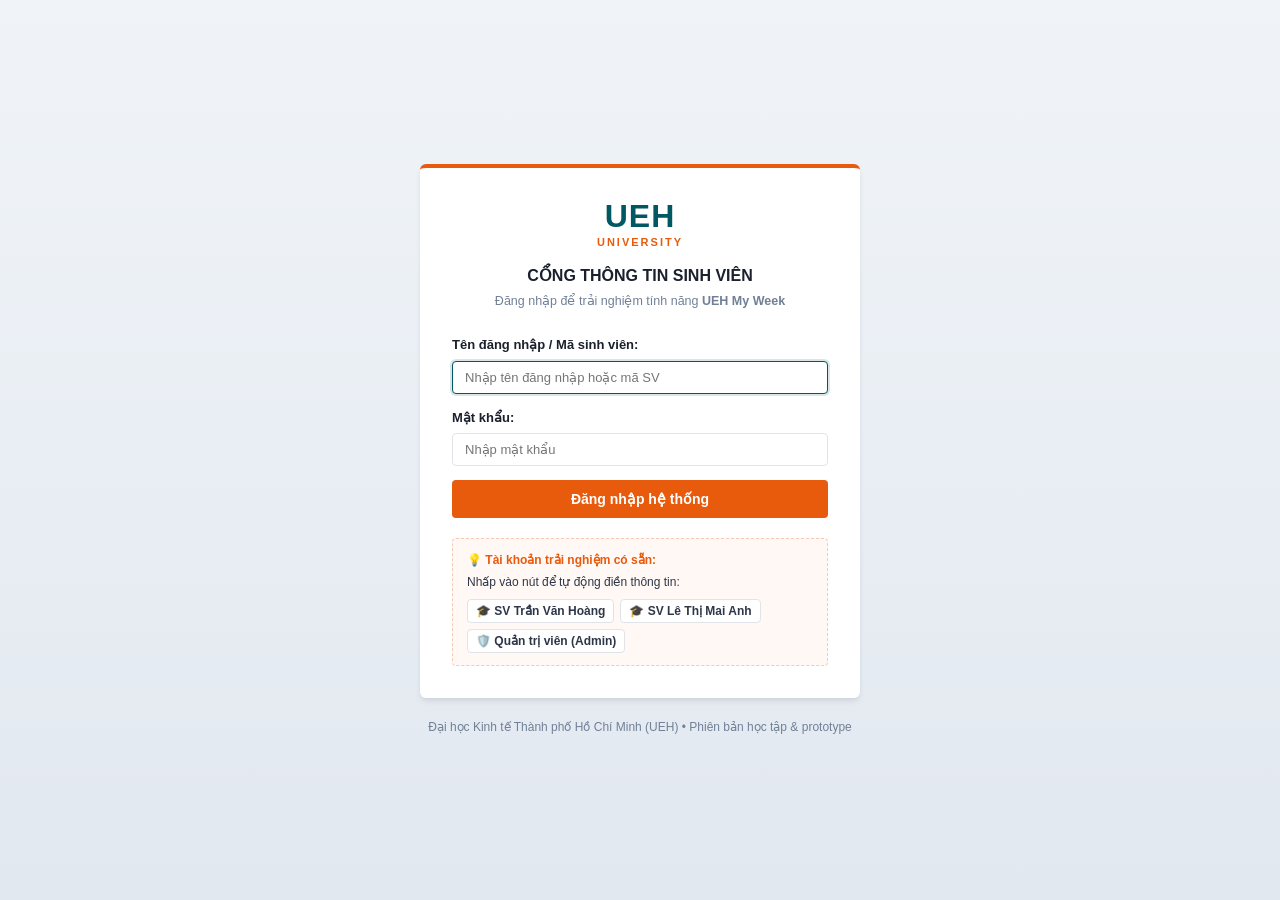
==== src/UEHStudent.Api/wwwroot/login.html @ 1f5b3be2 "new file:   .gitignore new file:   README.md new file:   UEHStudent.sln" ====
<!DOCTYPE html>
<html lang="vi">
<head>
    <meta charset="UTF-8">
    <meta name="viewport" content="width=device-width, initial-scale=1.0">
    <title>Đăng nhập — Cổng thông tin UEH Student & My Week</title>
    <link rel="stylesheet" href="css/styles.css">
    <style>
        .login-page-wrapper {
            min-height: 100vh;
            display: flex;
            flex-direction: column;
            justify-content: center;
            align-items: center;
            padding: 20px;
            background: linear-gradient(180deg, #f0f4f8 0%, #e2e8f0 100%);
        }
        .login-card {
            background: var(--ueh-white);
            border-radius: var(--radius-md);
            box-shadow: var(--shadow-md);
            border-top: 4px solid var(--ueh-orange);
            width: 100%;
            max-width: 440px;
            padding: 32px;
        }
        .demo-box {
            background: #fff8f5;
            border: 1px dashed var(--ueh-orange-border);
            border-radius: var(--radius-sm);
            padding: 12px 14px;
            margin-top: 20px;
            font-size: 12px;
        }
        .demo-btn-group {
            display: flex;
            gap: 6px;
            margin-top: 8px;
            flex-wrap: wrap;
        }
    </style>
</head>
<body>
    <div class="login-page-wrapper">
        <div class="login-card">
            <!-- Header with UEH logo style -->
            <div style="text-align: center; margin-bottom: 24px;">
                <div style="font-size: 32px; font-weight: 900; color: var(--ueh-teal); letter-spacing: 1px; line-height: 1;">UEH</div>
                <div style="font-size: 11px; font-weight: 700; color: var(--ueh-orange); letter-spacing: 2px; text-transform: uppercase; margin-top: 2px;">UNIVERSITY</div>
                <h1 style="font-size: 16px; font-weight: 700; color: var(--ueh-text-dark); margin-top: 14px;">
                    CỔNG THÔNG TIN SINH VIÊN
                </h1>
                <p style="font-size: 12.5px; color: var(--ueh-text-muted); margin-top: 4px;">
                    Đăng nhập để trải nghiệm tính năng <strong>UEH My Week</strong>
                </p>
            </div>

            <!-- Login Form -->
            <form id="login-form">
                <div class="form-group">
                    <label class="form-label" for="username">Tên đăng nhập / Mã sinh viên:</label>
                    <input type="text" id="username" class="form-control" placeholder="Nhập tên đăng nhập hoặc mã SV" required autofocus>
                </div>

                <div class="form-group">
                    <label class="form-label" for="password">Mật khẩu:</label>
                    <input type="password" id="password" class="form-control" placeholder="Nhập mật khẩu" required>
                </div>

                <div id="error-message" style="display: none; color: var(--ueh-red); font-size: 12.5px; margin-bottom: 12px; padding: 6px 10px; background: var(--ueh-red-bg); border-radius: var(--radius-sm);"></div>

                <button type="submit" id="btn-submit" class="btn btn-orange" style="width: 100%; padding: 10px; font-size: 14px;">
                    Đăng nhập hệ thống
                </button>
            </form>

            <!-- Demo Accounts helper -->
            <div class="demo-box">
                <div style="font-weight: 700; color: var(--ueh-orange); margin-bottom: 4px;">
                    💡 Tài khoản trải nghiệm có sẵn:
                </div>
                <div>Nhấp vào nút để tự động điền thông tin:</div>
                <div class="demo-btn-group">
                    <button type="button" class="btn btn-outline btn-sm" onclick="fillAccount('tranvanhoang', 'Student@123')">
                        🎓 SV Trần Văn Hoàng
                    </button>
                    <button type="button" class="btn btn-outline btn-sm" onclick="fillAccount('lethimaianh', 'Student@123')">
                        🎓 SV Lê Thị Mai Anh
                    </button>
                    <button type="button" class="btn btn-outline btn-sm" onclick="fillAccount('admin', 'Admin@123')">
                        🛡️ Quản trị viên (Admin)
                    </button>
                </div>
            </div>
        </div>

        <div style="text-align: center; margin-top: 20px; font-size: 12px; color: var(--ueh-text-muted);">
            Đại học Kinh tế Thành phố Hồ Chí Minh (UEH) • Phiên bản học tập & prototype
        </div>
    </div>

    <script src="js/api-client.js"></script>
    <script>
        function fillAccount(username, password) {
            document.getElementById('username').value = username;
            document.getElementById('password').value = password;
            document.getElementById('error-message').style.display = 'none';
        }

        document.getElementById('login-form').addEventListener('submit', async (e) => {
            e.preventDefault();
            const u = document.getElementById('username').value.trim();
            const p = document.getElementById('password').value;
            const errorDiv = document.getElementById('error-message');
            const submitBtn = document.getElementById('btn-submit');

            errorDiv.style.display = 'none';
            submitBtn.disabled = true;
            submitBtn.textContent = 'Đang xác thực...';

            try {
                const result = await ApiClient.login(u, p);
                if (result.role === 'Admin') {
                    window.location.href = 'admin.html';
                } else {
                    window.location.href = 'index.html';
                }
            } catch (err) {
                errorDiv.textContent = err.message || 'Tên đăng nhập hoặc mật khẩu không đúng.';
                errorDiv.style.display = 'block';
                submitBtn.disabled = false;
                submitBtn.textContent = 'Đăng nhập hệ thống';
            }
        });

        // If already logged in, redirect
        if (ApiClient.isAuthenticated()) {
            const user = ApiClient.getUser();
            if (user && user.role === 'Admin') {
                window.location.href = 'admin.html';
            } else {
                window.location.href = 'index.html';
            }
        }
    </script>
</body>
</html>
---- src/UEHStudent.Api/wwwroot/css/styles.css ----
/* ========================================================
   UEH Student & My Week Portal Stylesheet
   Designed based on UEH Student reference identity
   Primary: White, Dark Teal (#005863), UEH Orange (#E85A0C)
   ======================================================== */

:root {
    --ueh-teal: #005863;
    --ueh-teal-dark: #00454e;
    --ueh-teal-light: #0d707c;
    --ueh-orange: #e85a0c;
    --ueh-orange-light: #fef4ee;
    --ueh-orange-border: #f8c9b2;
    --ueh-gray-bg: #f4f6f8;
    --ueh-border: #e0e4e8;
    --ueh-border-light: #eef1f4;
    --ueh-text: #2d3748;
    --ueh-text-muted: #718096;
    --ueh-text-dark: #1a202c;
    --ueh-white: #ffffff;
    --ueh-blue: #0284c7;
    --ueh-blue-bg: #e0f2fe;
    --ueh-green: #16a34a;
    --ueh-green-bg: #dcfce7;
    --ueh-red: #dc2626;
    --ueh-red-bg: #fee2e2;
    --ueh-purple: #7c3aed;
    --ueh-purple-bg: #f3e8ff;
    --font-stack: -apple-system, BlinkMacSystemFont, "Segoe UI", Roboto, "Helvetica Neue", Arial, sans-serif;
    --shadow-sm: 0 1px 2px 0 rgba(0, 0, 0, 0.05);
    --shadow-md: 0 4px 6px -1px rgba(0, 0, 0, 0.08), 0 2px 4px -1px rgba(0, 0, 0, 0.04);
    --radius-sm: 4px;
    --radius-md: 6px;
    --radius-lg: 8px;
}

* {
    box-sizing: border-box;
    margin: 0;
    padding: 0;
}

body {
    font-family: var(--font-stack);
    background-color: var(--ueh-gray-bg);
    color: var(--ueh-text);
    font-size: 14px;
    line-height: 1.5;
    -webkit-font-smoothing: antialiased;
}

/* Header & Top Bar */
.top-header {
    background: var(--ueh-white);
    border-bottom: 2px solid var(--ueh-orange);
    padding: 8px 24px;
    display: flex;
    justify-content: space-between;
    align-items: center;
}

.logo-container {
    display: flex;
    align-items: center;
    gap: 12px;
}

.logo-text {
    display: flex;
    flex-direction: column;
}

.logo-main {
    font-size: 26px;
    font-weight: 900;
    color: var(--ueh-teal);
    letter-spacing: 1px;
    line-height: 1;
}

.logo-sub {
    font-size: 10px;
    font-weight: 700;
    color: var(--ueh-orange);
    letter-spacing: 2px;
    text-transform: uppercase;
}

.top-nav {
    background: var(--ueh-teal);
    color: var(--ueh-white);
    padding: 0 24px;
    display: flex;
    justify-content: space-between;
    align-items: center;
    min-height: 40px;
}

.nav-links {
    display: flex;
    list-style: none;
    gap: 4px;
}

.nav-item a {
    color: #e2e8f0;
    text-decoration: none;
    padding: 10px 14px;
    display: inline-block;
    font-size: 13px;
    font-weight: 500;
    transition: background-color 0.15s, color 0.15s;
}

.nav-item a:hover {
    background-color: var(--ueh-teal-light);
    color: #ffffff;
}

.nav-item.active a {
    background-color: var(--ueh-teal-dark);
    color: #ffffff;
    font-weight: 700;
    border-bottom: 3px solid var(--ueh-orange);
}

.nav-user {
    display: flex;
    align-items: center;
    gap: 16px;
    font-size: 13px;
}

.user-badge {
    color: #ffffff;
    font-weight: 600;
}

.btn-link-light {
    color: #ffd8bf;
    background: transparent;
    border: none;
    cursor: pointer;
    font-size: 13px;
    text-decoration: underline;
}

.btn-link-light:hover {
    color: #ffffff;
}

/* Layout */
.app-container {
    display: flex;
    max-width: 1440px;
    margin: 16px auto;
    padding: 0 16px;
    gap: 16px;
}

/* Sidebar */
.app-sidebar {
    width: 250px;
    flex-shrink: 0;
}

.sidebar-box {
    background: var(--ueh-white);
    border: 1px solid var(--ueh-border);
    border-radius: var(--radius-sm);
    margin-bottom: 16px;
    overflow: hidden;
}

.sidebar-box-header {
    background: #fff8f5;
    border-bottom: 1px solid var(--ueh-orange-border);
    padding: 10px 14px;
    font-size: 13px;
    font-weight: 700;
    color: var(--ueh-orange);
    display: flex;
    align-items: center;
    gap: 8px;
}

.sidebar-menu {
    list-style: none;
}

.sidebar-menu-item {
    border-bottom: 1px solid var(--ueh-border-light);
}

.sidebar-menu-item:last-child {
    border-bottom: none;
}

.sidebar-menu-item a {
    display: flex;
    align-items: center;
    justify-content: space-between;
    padding: 10px 14px;
    color: var(--ueh-text);
    text-decoration: none;
    font-size: 13px;
    transition: background 0.15s;
}

.sidebar-menu-item a:hover {
    background: #f8fafc;
    color: var(--ueh-teal);
}

.sidebar-menu-item.active a {
    background: #eef8f9;
    color: var(--ueh-teal);
    font-weight: 700;
    border-left: 3px solid var(--ueh-teal);
}

.badge-count {
    background: var(--ueh-red);
    color: var(--ueh-white);
    border-radius: 10px;
    padding: 2px 7px;
    font-size: 11px;
    font-weight: 700;
}

/* Main Content Area */
.app-main {
    flex-grow: 1;
    min-width: 0;
}

.main-content-card {
    background: var(--ueh-white);
    border: 1px solid var(--ueh-border);
    border-radius: var(--radius-sm);
    padding: 20px;
    margin-bottom: 16px;
}

/* Section Header */
.section-title-bar {
    display: flex;
    justify-content: space-between;
    align-items: center;
    padding-bottom: 14px;
    margin-bottom: 16px;
    border-bottom: 2px solid var(--ueh-teal);
}

.section-title-bar h2 {
    font-size: 18px;
    font-weight: 700;
    color: var(--ueh-teal);
    display: flex;
    align-items: center;
    gap: 8px;
}

/* Week Selector Bar */
.week-selector-bar {
    background: #f8fafc;
    border: 1px solid var(--ueh-border);
    border-radius: var(--radius-sm);
    padding: 12px 16px;
    display: flex;
    flex-wrap: wrap;
    justify-content: space-between;
    align-items: center;
    gap: 12px;
    margin-bottom: 18px;
}

.week-selector-controls {
    display: flex;
    align-items: center;
    gap: 8px;
}

.week-display-badge {
    font-size: 14px;
    font-weight: 700;
    color: var(--ueh-teal);
    background: #eef8f9;
    padding: 6px 14px;
    border-radius: var(--radius-sm);
    border: 1px solid #bce1e5;
}

/* Summary Ribbon */
.summary-ribbon {
    display: grid;
    grid-template-columns: repeat(auto-fit, minmax(180px, 1fr));
    gap: 12px;
    margin-bottom: 20px;
}

.summary-card {
    background: var(--ueh-white);
    border: 1px solid var(--ueh-border);
    border-radius: var(--radius-sm);
    padding: 12px 16px;
    display: flex;
    align-items: center;
    gap: 12px;
    transition: transform 0.15s, box-shadow 0.15s;
}

.summary-card:hover {
    box-shadow: var(--shadow-sm);
}

.summary-icon {
    width: 40px;
    height: 40px;
    border-radius: var(--radius-sm);
    display: flex;
    align-items: center;
    justify-content: center;
    font-size: 20px;
}

.summary-icon.blue { background: var(--ueh-blue-bg); color: var(--ueh-blue); }
.summary-icon.red { background: var(--ueh-red-bg); color: var(--ueh-red); }
.summary-icon.purple { background: var(--ueh-purple-bg); color: var(--ueh-purple); }
.summary-icon.orange { background: var(--ueh-orange-light); color: var(--ueh-orange); }
.summary-icon.teal { background: #eef8f9; color: var(--ueh-teal); }

.summary-info .num {
    font-size: 20px;
    font-weight: 700;
    color: var(--ueh-text-dark);
    line-height: 1.1;
}

.summary-info .label {
    font-size: 12px;
    color: var(--ueh-text-muted);
}

/* Two-column layout in My Week */
.my-week-layout {
    display: grid;
    grid-template-columns: 2fr 1fr;
    gap: 20px;
}

@media (max-width: 1024px) {
    .my-week-layout {
        grid-template-columns: 1fr;
    }
}

/* Days Timeline */
.timeline-container {
    display: flex;
    flex-direction: column;
    gap: 14px;
}

.day-card {
    border: 1px solid var(--ueh-border);
    border-radius: var(--radius-sm);
    background: var(--ueh-white);
    overflow: hidden;
}

.day-card.is-today {
    border-color: var(--ueh-orange);
    border-width: 1.5px;
}

.day-card-header {
    background: #f8fafc;
    border-bottom: 1px solid var(--ueh-border);
    padding: 8px 14px;
    display: flex;
    justify-content: space-between;
    align-items: center;
    font-size: 13px;
    font-weight: 700;
}

.day-card.is-today .day-card-header {
    background: #fff8f5;
    color: var(--ueh-orange);
}

.day-items-list {
    padding: 10px 14px;
    display: flex;
    flex-direction: column;
    gap: 8px;
}

.timeline-item {
    display: flex;
    align-items: flex-start;
    padding: 10px 12px;
    border-radius: var(--radius-sm);
    border: 1px solid var(--ueh-border-light);
    gap: 12px;
    transition: background 0.15s;
}

.timeline-item:hover {
    background: #f9fbfd;
}

.timeline-item.tag-blue { border-left: 4px solid var(--ueh-blue); }
.timeline-item.tag-red { border-left: 4px solid var(--ueh-red); }
.timeline-item.tag-purple { border-left: 4px solid var(--ueh-purple); }
.timeline-item.tag-orange { border-left: 4px solid var(--ueh-orange); }
.timeline-item.tag-green { border-left: 4px solid var(--ueh-green); }
.timeline-item.tag-teal { border-left: 4px solid var(--ueh-teal); }

.timeline-item-time {
    font-size: 12px;
    font-weight: 700;
    color: var(--ueh-text-muted);
    min-width: 85px;
}

.timeline-item-content {
    flex-grow: 1;
}

.timeline-item-title {
    font-size: 14px;
    font-weight: 600;
    color: var(--ueh-text-dark);
}

.timeline-item-sub {
    font-size: 12px;
    color: var(--ueh-text-muted);
    margin-top: 2px;
}

.badge-tag {
    font-size: 11px;
    padding: 2px 8px;
    border-radius: 10px;
    font-weight: 600;
    white-space: nowrap;
}

.badge-tag.blue { background: var(--ueh-blue-bg); color: var(--ueh-blue); }
.badge-tag.red { background: var(--ueh-red-bg); color: var(--ueh-red); }
.badge-tag.purple { background: var(--ueh-purple-bg); color: var(--ueh-purple); }
.badge-tag.orange { background: var(--ueh-orange-light); color: var(--ueh-orange); }
.badge-tag.green { background: var(--ueh-green-bg); color: var(--ueh-green); }
.badge-tag.teal { background: #eef8f9; color: var(--ueh-teal); }

/* Right Column Panels */
.side-panel {
    border: 1px solid var(--ueh-border);
    border-radius: var(--radius-sm);
    background: var(--ueh-white);
    margin-bottom: 16px;
    overflow: hidden;
}

.side-panel-header {
    background: #f8fafc;
    border-bottom: 1px solid var(--ueh-border);
    padding: 10px 14px;
    font-size: 14px;
    font-weight: 700;
    color: var(--ueh-teal);
    display: flex;
    justify-content: space-between;
    align-items: center;
}

.side-panel-body {
    padding: 12px 14px;
    display: flex;
    flex-direction: column;
    gap: 10px;
    max-height: 480px;
    overflow-y: auto;
}

/* Event Cards */
.event-card {
    border: 1px solid var(--ueh-border-light);
    border-radius: var(--radius-sm);
    padding: 10px 12px;
    display: flex;
    flex-direction: column;
    gap: 6px;
    background: #ffffff;
}

.event-card-title {
    font-size: 13px;
    font-weight: 700;
    color: var(--ueh-text-dark);
}

.event-card-meta {
    font-size: 11px;
    color: var(--ueh-text-muted);
}

/* Notice Cards */
.notice-card {
    border: 1px solid var(--ueh-border-light);
    border-left: 3px solid var(--ueh-orange);
    border-radius: var(--radius-sm);
    padding: 10px 12px;
    background: #ffffff;
}

.notice-card.urgent {
    border-left-color: var(--ueh-red);
    background: #fffafa;
}

.notice-card-title {
    font-size: 13px;
    font-weight: 700;
    color: var(--ueh-text-dark);
    margin-bottom: 4px;
}

.notice-card-date {
    font-size: 11px;
    color: var(--ueh-text-muted);
    display: flex;
    justify-content: space-between;
}

/* Buttons */
.btn {
    display: inline-flex;
    align-items: center;
    justify-content: center;
    gap: 6px;
    padding: 6px 12px;
    font-size: 13px;
    font-weight: 600;
    border-radius: var(--radius-sm);
    border: 1px solid transparent;
    cursor: pointer;
    transition: all 0.15s;
    text-decoration: none;
}

.btn-primary {
    background: var(--ueh-teal);
    color: var(--ueh-white);
}

.btn-primary:hover {
    background: var(--ueh-teal-dark);
}

.btn-orange {
    background: var(--ueh-orange);
    color: var(--ueh-white);
}

.btn-orange:hover {
    background: #c54a07;
}

.btn-outline {
    background: var(--ueh-white);
    border-color: var(--ueh-border);
    color: var(--ueh-text);
}

.btn-outline:hover {
    background: #f1f5f9;
}

.btn-outline-danger {
    background: var(--ueh-white);
    border-color: var(--ueh-red);
    color: var(--ueh-red);
}

.btn-outline-danger:hover {
    background: var(--ueh-red-bg);
}

.btn-sm {
    padding: 4px 8px;
    font-size: 12px;
}

/* Data Tables (Timetable, Exams, Announcements) */
.table-responsive {
    overflow-x: auto;
    margin-top: 12px;
}

.ueh-table {
    width: 100%;
    border-collapse: collapse;
    font-size: 13px;
    border: 1px solid var(--ueh-border);
}

.ueh-table th {
    background: var(--ueh-teal);
    color: var(--ueh-white);
    padding: 8px 10px;
    text-align: left;
    font-weight: 600;
    border: 1px solid #0d707c;
    white-space: nowrap;
}

.ueh-table td {
    padding: 8px 10px;
    border: 1px solid var(--ueh-border);
    vertical-align: middle;
}

.ueh-table tbody tr:nth-child(even) {
    background: #f9fbfd;
}

.ueh-table tbody tr:hover {
    background: #f1f5f9;
}

/* Timetable Matrix Grid (13 Periods x 7 Days) */
.timetable-grid {
    width: 100%;
    border-collapse: collapse;
    font-size: 12px;
}

.timetable-grid th {
    background: var(--ueh-teal);
    color: var(--ueh-white);
    padding: 8px 6px;
    text-align: center;
    border: 1px solid #0d707c;
    font-weight: 600;
}

.timetable-grid th.period-col {
    width: 50px;
}

.timetable-grid td {
    border: 1px solid var(--ueh-border);
    padding: 4px;
    height: 48px;
    vertical-align: top;
}

.timetable-grid td.period-label {
    text-align: center;
    font-weight: 700;
    background: #f8fafc;
    color: var(--ueh-text-muted);
}

.class-block {
    background: #eef8f9;
    border: 1.5px solid var(--ueh-teal);
    border-radius: var(--radius-sm);
    padding: 6px;
    font-size: 11px;
    display: flex;
    flex-direction: column;
    gap: 2px;
}

.class-block-title {
    font-weight: 700;
    color: var(--ueh-teal-dark);
}

.class-block-code {
    color: var(--ueh-orange);
    font-weight: 700;
}

.class-block-details {
    color: var(--ueh-text);
    font-size: 10.5px;
}

/* Form Controls */
.form-group {
    margin-bottom: 14px;
}

.form-label {
    display: block;
    margin-bottom: 6px;
    font-size: 13px;
    font-weight: 600;
    color: var(--ueh-text-dark);
}

.form-control {
    width: 100%;
    padding: 8px 12px;
    border: 1px solid var(--ueh-border);
    border-radius: var(--radius-sm);
    font-size: 13px;
    font-family: inherit;
    transition: border-color 0.15s;
}

.form-control:focus {
    outline: none;
    border-color: var(--ueh-teal);
    box-shadow: 0 0 0 2px rgba(0, 88, 99, 0.15);
}

/* Modal Dialog */
.modal-overlay {
    position: fixed;
    top: 0;
    left: 0;
    right: 0;
    bottom: 0;
    background: rgba(0, 0, 0, 0.5);
    display: flex;
    align-items: center;
    justify-content: center;
    z-index: 1000;
    opacity: 0;
    visibility: hidden;
    transition: opacity 0.2s, visibility 0.2s;
}

.modal-overlay.active {
    opacity: 1;
    visibility: visible;
}

.modal-card {
    background: var(--ueh-white);
    border-radius: var(--radius-md);
    width: 90%;
    max-width: 520px;
    overflow: hidden;
    box-shadow: var(--shadow-md);
}

.modal-header {
    background: #f8fafc;
    border-bottom: 1px solid var(--ueh-border);
    padding: 14px 18px;
    display: flex;
    justify-content: space-between;
    align-items: center;
    font-weight: 700;
    color: var(--ueh-teal);
}

.modal-body {
    padding: 18px;
    max-height: 70vh;
    overflow-y: auto;
}

.modal-footer {
    background: #f8fafc;
    border-top: 1px solid var(--ueh-border);
    padding: 12px 18px;
    display: flex;
    justify-content: flex-end;
    gap: 8px;
}

/* Toast Notifications */
.toast-container {
    position: fixed;
    bottom: 20px;
    right: 20px;
    z-index: 2000;
    display: flex;
    flex-direction: column;
    gap: 8px;
}

.toast {
    padding: 12px 16px;
    border-radius: var(--radius-sm);
    color: var(--ueh-white);
    font-size: 13px;
    font-weight: 500;
    box-shadow: var(--shadow-md);
    display: flex;
    align-items: center;
    gap: 10px;
    min-width: 280px;
    animation: slideIn 0.25s ease-out;
}

.toast.success { background: var(--ueh-green); }
.toast.error { background: var(--ueh-red); }
.toast.info { background: var(--ueh-teal); }

@keyframes slideIn {
    from { transform: translateX(100%); opacity: 0; }
    to { transform: translateX(0); opacity: 1; }
}

/* Empty State */
.empty-state {
    text-align: center;
    padding: 32px 16px;
    color: var(--ueh-text-muted);
}

.empty-state-icon {
    font-size: 36px;
    margin-bottom: 8px;
}

/* Loading Spinner */
.spinner {
    display: inline-block;
    width: 20px;
    height: 20px;
    border: 2px solid rgba(0, 88, 99, 0.2);
    border-radius: 50%;
    border-top-color: var(--ueh-teal);
    animation: spin 0.8s linear infinite;
}

@keyframes spin {
    to { transform: rotate(360deg); }
}
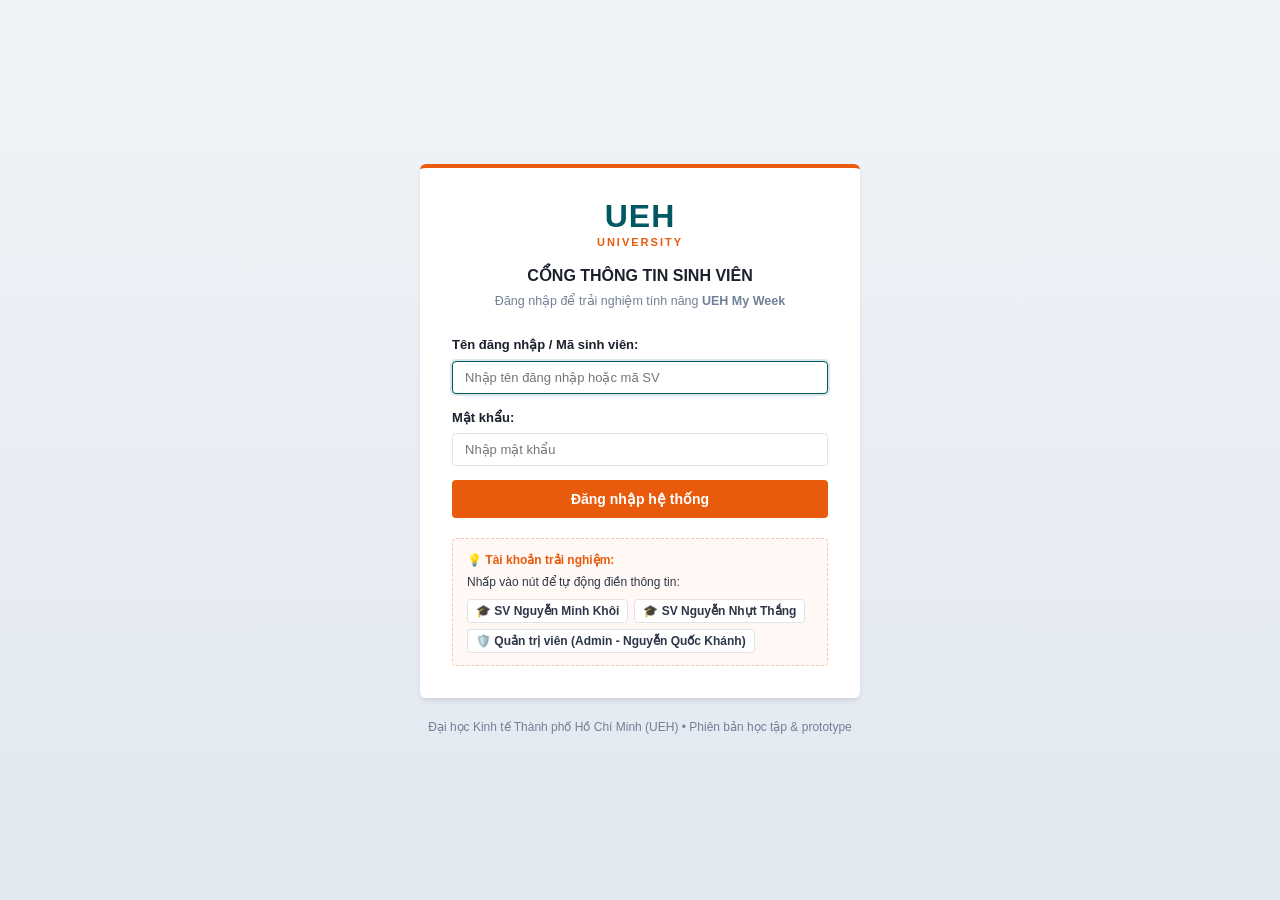
==== commit c1139f13: "feat: complete UEH My Week prototype, update demo accounts, and add instructor test guide" ====
--- a/src/UEHStudent.Api/wwwroot/login.html
+++ b/src/UEHStudent.Api/wwwroot/login.html
@@ -1,147 +1,241 @@
-<!DOCTYPE html>
+<!doctype html>
 <html lang="vi">
-<head>
-    <meta charset="UTF-8">
-    <meta name="viewport" content="width=device-width, initial-scale=1.0">
+  <head>
+    <meta charset="UTF-8" />
+    <meta name="viewport" content="width=device-width, initial-scale=1.0" />
     <title>Đăng nhập — Cổng thông tin UEH Student & My Week</title>
-    <link rel="stylesheet" href="css/styles.css">
+    <link rel="stylesheet" href="css/styles.css" />
     <style>
-        .login-page-wrapper {
-            min-height: 100vh;
-            display: flex;
-            flex-direction: column;
-            justify-content: center;
-            align-items: center;
-            padding: 20px;
-            background: linear-gradient(180deg, #f0f4f8 0%, #e2e8f0 100%);
-        }
-        .login-card {
-            background: var(--ueh-white);
-            border-radius: var(--radius-md);
-            box-shadow: var(--shadow-md);
-            border-top: 4px solid var(--ueh-orange);
-            width: 100%;
-            max-width: 440px;
-            padding: 32px;
-        }
-        .demo-box {
-            background: #fff8f5;
-            border: 1px dashed var(--ueh-orange-border);
-            border-radius: var(--radius-sm);
-            padding: 12px 14px;
-            margin-top: 20px;
-            font-size: 12px;
-        }
-        .demo-btn-group {
-            display: flex;
-            gap: 6px;
-            margin-top: 8px;
-            flex-wrap: wrap;
-        }
+      .login-page-wrapper {
+        min-height: 100vh;
+        display: flex;
+        flex-direction: column;
+        justify-content: center;
+        align-items: center;
+        padding: 20px;
+        background: linear-gradient(180deg, #f0f4f8 0%, #e2e8f0 100%);
+      }
+      .login-card {
+        background: var(--ueh-white);
+        border-radius: var(--radius-md);
+        box-shadow: var(--shadow-md);
+        border-top: 4px solid var(--ueh-orange);
+        width: 100%;
+        max-width: 440px;
+        padding: 32px;
+      }
+      .demo-box {
+        background: #fff8f5;
+        border: 1px dashed var(--ueh-orange-border);
+        border-radius: var(--radius-sm);
+        padding: 12px 14px;
+        margin-top: 20px;
+        font-size: 12px;
+      }
+      .demo-btn-group {
+        display: flex;
+        gap: 6px;
+        margin-top: 8px;
+        flex-wrap: wrap;
+      }
     </style>
-</head>
-<body>
+  </head>
+  <body>
     <div class="login-page-wrapper">
-        <div class="login-card">
-            <!-- Header with UEH logo style -->
-            <div style="text-align: center; margin-bottom: 24px;">
-                <div style="font-size: 32px; font-weight: 900; color: var(--ueh-teal); letter-spacing: 1px; line-height: 1;">UEH</div>
-                <div style="font-size: 11px; font-weight: 700; color: var(--ueh-orange); letter-spacing: 2px; text-transform: uppercase; margin-top: 2px;">UNIVERSITY</div>
-                <h1 style="font-size: 16px; font-weight: 700; color: var(--ueh-text-dark); margin-top: 14px;">
-                    CỔNG THÔNG TIN SINH VIÊN
-                </h1>
-                <p style="font-size: 12.5px; color: var(--ueh-text-muted); margin-top: 4px;">
-                    Đăng nhập để trải nghiệm tính năng <strong>UEH My Week</strong>
-                </p>
-            </div>
-
-            <!-- Login Form -->
-            <form id="login-form">
-                <div class="form-group">
-                    <label class="form-label" for="username">Tên đăng nhập / Mã sinh viên:</label>
-                    <input type="text" id="username" class="form-control" placeholder="Nhập tên đăng nhập hoặc mã SV" required autofocus>
-                </div>
-
-                <div class="form-group">
-                    <label class="form-label" for="password">Mật khẩu:</label>
-                    <input type="password" id="password" class="form-control" placeholder="Nhập mật khẩu" required>
-                </div>
-
-                <div id="error-message" style="display: none; color: var(--ueh-red); font-size: 12.5px; margin-bottom: 12px; padding: 6px 10px; background: var(--ueh-red-bg); border-radius: var(--radius-sm);"></div>
-
-                <button type="submit" id="btn-submit" class="btn btn-orange" style="width: 100%; padding: 10px; font-size: 14px;">
-                    Đăng nhập hệ thống
-                </button>
-            </form>
-
-            <!-- Demo Accounts helper -->
-            <div class="demo-box">
-                <div style="font-weight: 700; color: var(--ueh-orange); margin-bottom: 4px;">
-                    💡 Tài khoản trải nghiệm có sẵn:
-                </div>
-                <div>Nhấp vào nút để tự động điền thông tin:</div>
-                <div class="demo-btn-group">
-                    <button type="button" class="btn btn-outline btn-sm" onclick="fillAccount('tranvanhoang', 'Student@123')">
-                        🎓 SV Trần Văn Hoàng
-                    </button>
-                    <button type="button" class="btn btn-outline btn-sm" onclick="fillAccount('lethimaianh', 'Student@123')">
-                        🎓 SV Lê Thị Mai Anh
-                    </button>
-                    <button type="button" class="btn btn-outline btn-sm" onclick="fillAccount('admin', 'Admin@123')">
-                        🛡️ Quản trị viên (Admin)
-                    </button>
-                </div>
-            </div>
+      <div class="login-card">
+        <!-- Header with UEH logo style -->
+        <div style="text-align: center; margin-bottom: 24px">
+          <div
+            style="
+              font-size: 32px;
+              font-weight: 900;
+              color: var(--ueh-teal);
+              letter-spacing: 1px;
+              line-height: 1;
+            "
+          >
+            UEH
+          </div>
+          <div
+            style="
+              font-size: 11px;
+              font-weight: 700;
+              color: var(--ueh-orange);
+              letter-spacing: 2px;
+              text-transform: uppercase;
+              margin-top: 2px;
+            "
+          >
+            UNIVERSITY
+          </div>
+          <h1
+            style="
+              font-size: 16px;
+              font-weight: 700;
+              color: var(--ueh-text-dark);
+              margin-top: 14px;
+            "
+          >
+            CỔNG THÔNG TIN SINH VIÊN
+          </h1>
+          <p
+            style="
+              font-size: 12.5px;
+              color: var(--ueh-text-muted);
+              margin-top: 4px;
+            "
+          >
+            Đăng nhập để trải nghiệm tính năng <strong>UEH My Week</strong>
+          </p>
         </div>
 
-        <div style="text-align: center; margin-top: 20px; font-size: 12px; color: var(--ueh-text-muted);">
-            Đại học Kinh tế Thành phố Hồ Chí Minh (UEH) • Phiên bản học tập & prototype
+        <!-- Login Form -->
+        <form id="login-form">
+          <div class="form-group">
+            <label class="form-label" for="username"
+              >Tên đăng nhập / Mã sinh viên:</label
+            >
+            <input
+              type="text"
+              id="username"
+              class="form-control"
+              placeholder="Nhập tên đăng nhập hoặc mã SV"
+              required
+              autofocus
+            />
+          </div>
+
+          <div class="form-group">
+            <label class="form-label" for="password">Mật khẩu:</label>
+            <input
+              type="password"
+              id="password"
+              class="form-control"
+              placeholder="Nhập mật khẩu"
+              required
+            />
+          </div>
+
+          <div
+            id="error-message"
+            style="
+              display: none;
+              color: var(--ueh-red);
+              font-size: 12.5px;
+              margin-bottom: 12px;
+              padding: 6px 10px;
+              background: var(--ueh-red-bg);
+              border-radius: var(--radius-sm);
+            "
+          ></div>
+
+          <button
+            type="submit"
+            id="btn-submit"
+            class="btn btn-orange"
+            style="width: 100%; padding: 10px; font-size: 14px"
+          >
+            Đăng nhập hệ thống
+          </button>
+        </form>
+
+        <!-- Demo Accounts helper -->
+        <div class="demo-box">
+          <div
+            style="
+              font-weight: 700;
+              color: var(--ueh-orange);
+              margin-bottom: 4px;
+            "
+          >
+            💡 Tài khoản trải nghiệm:
+          </div>
+          <div>Nhấp vào nút để tự động điền thông tin:</div>
+          <div class="demo-btn-group">
+            <button
+              type="button"
+              class="btn btn-outline btn-sm"
+              onclick="fillAccount('nguyenminhkhoi', 'Student1')"
+            >
+              🎓 SV Nguyễn Minh Khôi
+            </button>
+            <button
+              type="button"
+              class="btn btn-outline btn-sm"
+              onclick="fillAccount('nguyennhatthang', 'Student2')"
+            >
+              🎓 SV Nguyễn Nhựt Thắng
+            </button>
+            <button
+              type="button"
+              class="btn btn-outline btn-sm"
+              onclick="fillAccount('admin', 'Admin@123')"
+            >
+              🛡️ Quản trị viên (Admin - Nguyễn Quốc Khánh)
+            </button>
+          </div>
         </div>
+      </div>
+
+      <div
+        style="
+          text-align: center;
+          margin-top: 20px;
+          font-size: 12px;
+          color: var(--ueh-text-muted);
+        "
+      >
+        Đại học Kinh tế Thành phố Hồ Chí Minh (UEH) • Phiên bản học tập &
+        prototype
+      </div>
     </div>
 
     <script src="js/api-client.js"></script>
     <script>
-        function fillAccount(username, password) {
-            document.getElementById('username').value = username;
-            document.getElementById('password').value = password;
-            document.getElementById('error-message').style.display = 'none';
+      function fillAccount(username, password) {
+        document.getElementById("username").value = username;
+        document.getElementById("password").value = password;
+        document.getElementById("error-message").style.display = "none";
+      }
+
+      document
+        .getElementById("login-form")
+        .addEventListener("submit", async (e) => {
+          e.preventDefault();
+          const u = document.getElementById("username").value.trim();
+          const p = document.getElementById("password").value;
+          const errorDiv = document.getElementById("error-message");
+          const submitBtn = document.getElementById("btn-submit");
+
+          errorDiv.style.display = "none";
+          submitBtn.disabled = true;
+          submitBtn.textContent = "Đang xác thực...";
+
+          try {
+            const result = await ApiClient.login(u, p);
+            if (result.role === "Admin") {
+              window.location.href = "admin.html";
+            } else {
+              window.location.href = "index.html";
+            }
+          } catch (err) {
+            errorDiv.textContent =
+              err.message || "Tên đăng nhập hoặc mật khẩu không đúng.";
+            errorDiv.style.display = "block";
+            submitBtn.disabled = false;
+            submitBtn.textContent = "Đăng nhập hệ thống";
+          }
+        });
+
+      // If already logged in, redirect
+      if (ApiClient.isAuthenticated()) {
+        const user = ApiClient.getUser();
+        if (user && user.role === "Admin") {
+          window.location.href = "admin.html";
+        } else {
+          window.location.href = "index.html";
         }
-
-        document.getElementById('login-form').addEventListener('submit', async (e) => {
-            e.preventDefault();
-            const u = document.getElementById('username').value.trim();
-            const p = document.getElementById('password').value;
-            const errorDiv = document.getElementById('error-message');
-            const submitBtn = document.getElementById('btn-submit');
-
-            errorDiv.style.display = 'none';
-            submitBtn.disabled = true;
-            submitBtn.textContent = 'Đang xác thực...';
-
-            try {
-                const result = await ApiClient.login(u, p);
-                if (result.role === 'Admin') {
-                    window.location.href = 'admin.html';
-                } else {
-                    window.location.href = 'index.html';
-                }
-            } catch (err) {
-                errorDiv.textContent = err.message || 'Tên đăng nhập hoặc mật khẩu không đúng.';
-                errorDiv.style.display = 'block';
-                submitBtn.disabled = false;
-                submitBtn.textContent = 'Đăng nhập hệ thống';
-            }
-        });
-
-        // If already logged in, redirect
-        if (ApiClient.isAuthenticated()) {
-            const user = ApiClient.getUser();
-            if (user && user.role === 'Admin') {
-                window.location.href = 'admin.html';
-            } else {
-                window.location.href = 'index.html';
-            }
-        }
+      }
     </script>
-</body>
+  </body>
 </html>
--- a/src/UEHStudent.Api/wwwroot/css/styles.css
+++ b/src/UEHStudent.Api/wwwroot/css/styles.css
@@ -707,6 +707,9 @@
 
 .form-control {
     width: 100%;
+    min-width: 0;
+    max-width: 100%;
+    box-sizing: border-box;
     padding: 8px 12px;
     border: 1px solid var(--ueh-border);
     border-radius: var(--radius-sm);
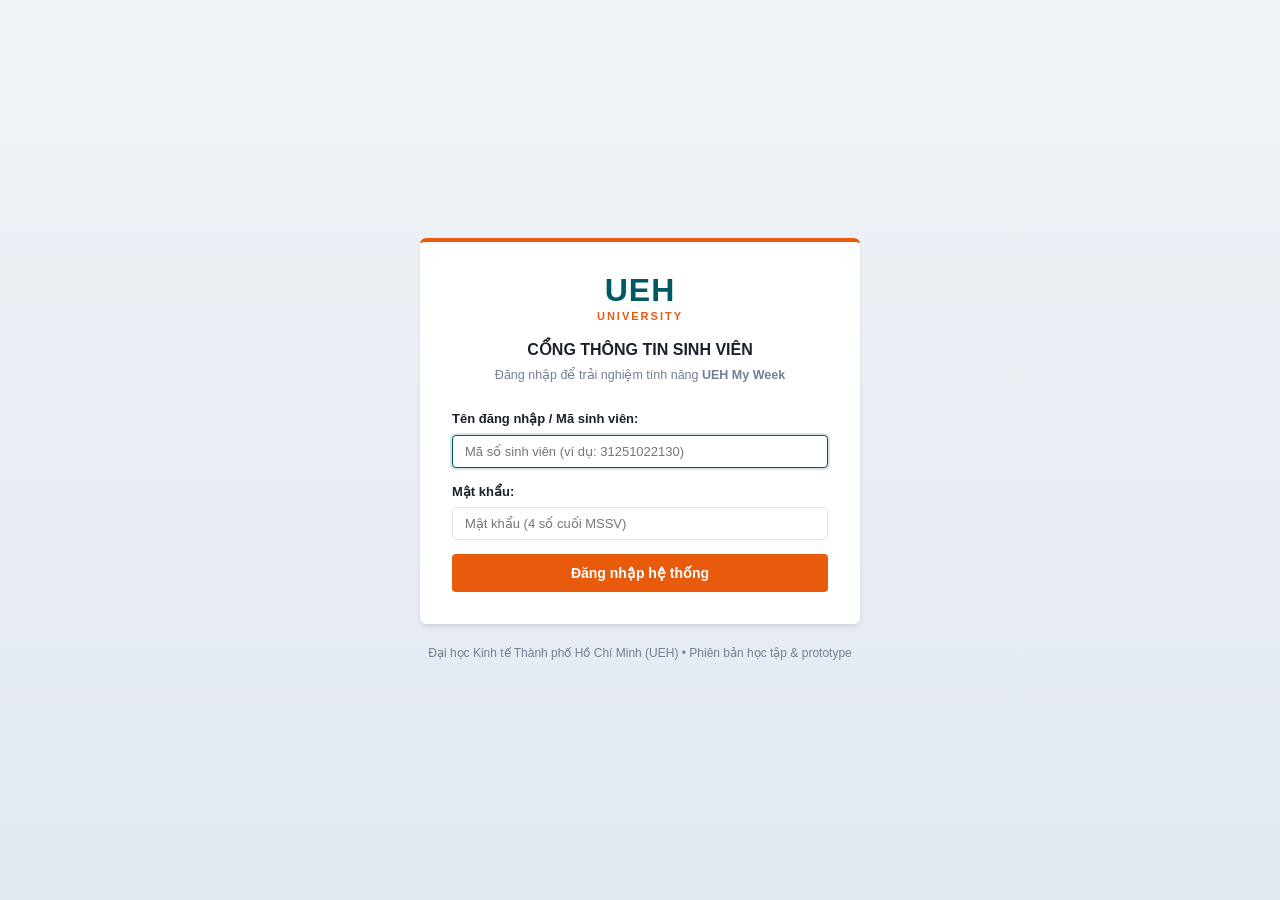
==== commit ffb0b9a5: "feat: configure 7 students of Math-Statistics faculty, set login credentials, remove demo box, and s" ====
--- a/src/UEHStudent.Api/wwwroot/login.html
+++ b/src/UEHStudent.Api/wwwroot/login.html
@@ -99,7 +99,7 @@
               type="text"
               id="username"
               class="form-control"
-              placeholder="Nhập tên đăng nhập hoặc mã SV"
+              placeholder="Mã số sinh viên (ví dụ: 31251022130)"
               required
               autofocus
             />
@@ -111,7 +111,7 @@
               type="password"
               id="password"
               class="form-control"
-              placeholder="Nhập mật khẩu"
+              placeholder="Mật khẩu (4 số cuối MSSV)"
               required
             />
           </div>
@@ -138,43 +138,6 @@
             Đăng nhập hệ thống
           </button>
         </form>
-
-        <!-- Demo Accounts helper -->
-        <div class="demo-box">
-          <div
-            style="
-              font-weight: 700;
-              color: var(--ueh-orange);
-              margin-bottom: 4px;
-            "
-          >
-            💡 Tài khoản trải nghiệm:
-          </div>
-          <div>Nhấp vào nút để tự động điền thông tin:</div>
-          <div class="demo-btn-group">
-            <button
-              type="button"
-              class="btn btn-outline btn-sm"
-              onclick="fillAccount('nguyenminhkhoi', 'Student1')"
-            >
-              🎓 SV Nguyễn Minh Khôi
-            </button>
-            <button
-              type="button"
-              class="btn btn-outline btn-sm"
-              onclick="fillAccount('nguyennhatthang', 'Student2')"
-            >
-              🎓 SV Nguyễn Nhựt Thắng
-            </button>
-            <button
-              type="button"
-              class="btn btn-outline btn-sm"
-              onclick="fillAccount('admin', 'Admin@123')"
-            >
-              🛡️ Quản trị viên (Admin - Nguyễn Quốc Khánh)
-            </button>
-          </div>
-        </div>
       </div>
 
       <div
@@ -192,11 +155,6 @@
 
     <script src="js/api-client.js"></script>
     <script>
-      function fillAccount(username, password) {
-        document.getElementById("username").value = username;
-        document.getElementById("password").value = password;
-        document.getElementById("error-message").style.display = "none";
-      }
 
       document
         .getElementById("login-form")
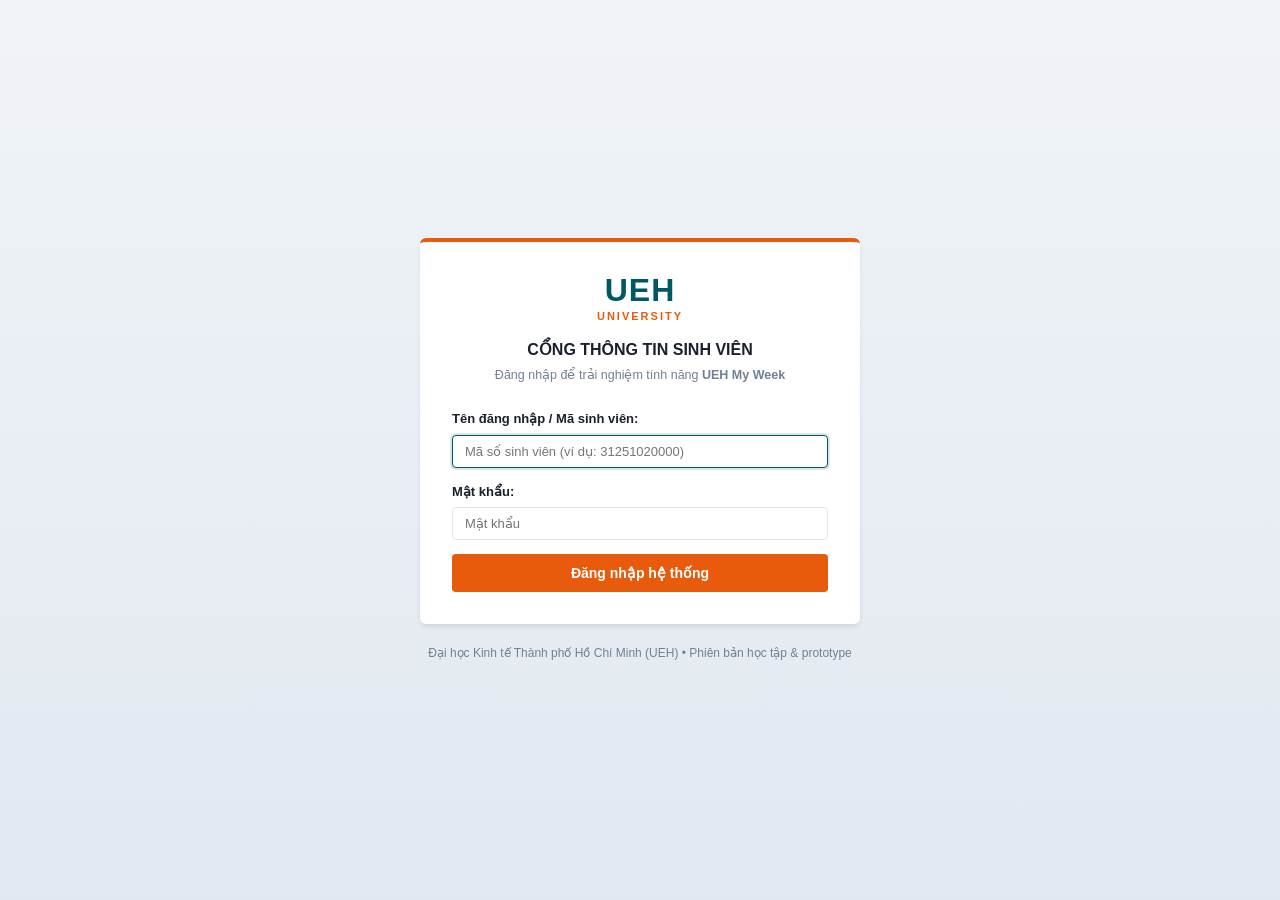
==== commit ed04a936: "Sua file login.html" ====
--- a/src/UEHStudent.Api/wwwroot/login.html
+++ b/src/UEHStudent.Api/wwwroot/login.html
@@ -23,20 +23,6 @@
         width: 100%;
         max-width: 440px;
         padding: 32px;
-      }
-      .demo-box {
-        background: #fff8f5;
-        border: 1px dashed var(--ueh-orange-border);
-        border-radius: var(--radius-sm);
-        padding: 12px 14px;
-        margin-top: 20px;
-        font-size: 12px;
-      }
-      .demo-btn-group {
-        display: flex;
-        gap: 6px;
-        margin-top: 8px;
-        flex-wrap: wrap;
       }
     </style>
   </head>
@@ -99,7 +85,7 @@
               type="text"
               id="username"
               class="form-control"
-              placeholder="Mã số sinh viên (ví dụ: 31251022130)"
+              placeholder="Mã số sinh viên (ví dụ: 31251020000)"
               required
               autofocus
             />
@@ -111,7 +97,7 @@
               type="password"
               id="password"
               class="form-control"
-              placeholder="Mật khẩu (4 số cuối MSSV)"
+              placeholder="Mật khẩu"
               required
             />
           </div>
@@ -155,7 +141,6 @@
 
     <script src="js/api-client.js"></script>
     <script>
-
       document
         .getElementById("login-form")
         .addEventListener("submit", async (e) => {
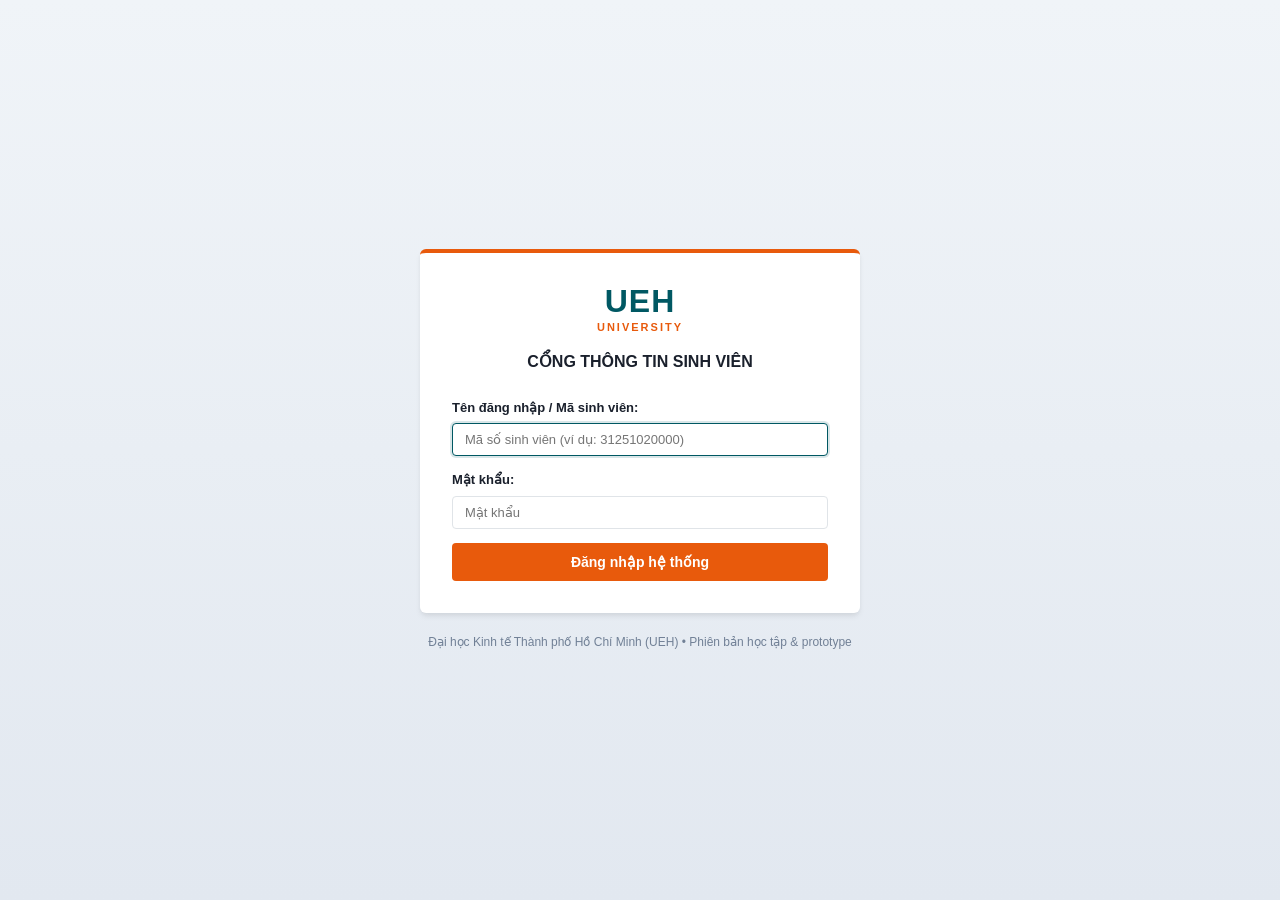
==== commit e0db2a9e: "Sua" ====
--- a/src/UEHStudent.Api/wwwroot/login.html
+++ b/src/UEHStudent.Api/wwwroot/login.html
@@ -64,15 +64,6 @@
           >
             CỔNG THÔNG TIN SINH VIÊN
           </h1>
-          <p
-            style="
-              font-size: 12.5px;
-              color: var(--ueh-text-muted);
-              margin-top: 4px;
-            "
-          >
-            Đăng nhập để trải nghiệm tính năng <strong>UEH My Week</strong>
-          </p>
         </div>
 
         <!-- Login Form -->
